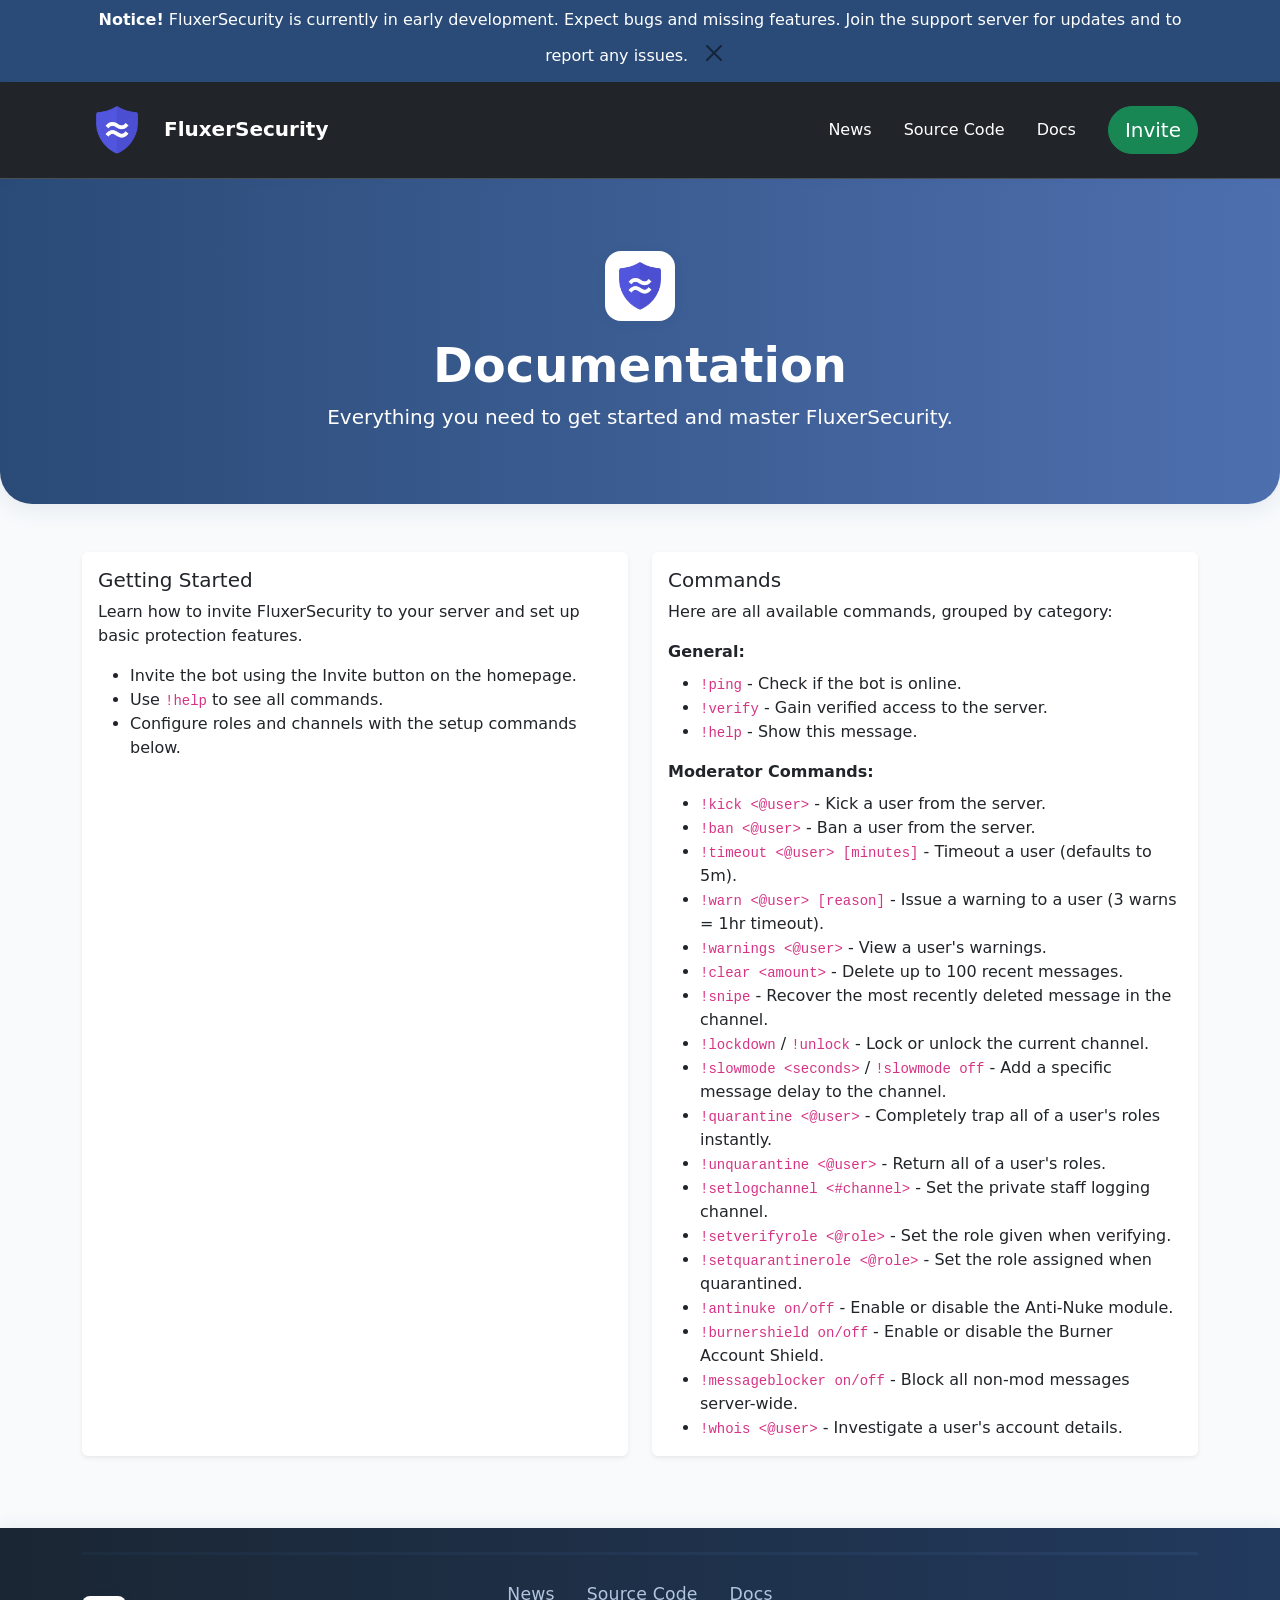
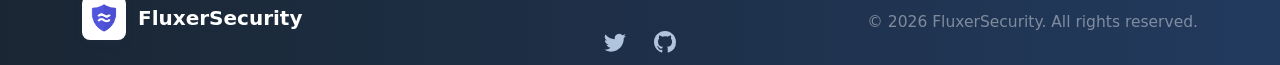
==== docs.html @ bf93127a "first commit" ====
<!doctype html>
<html lang="en">
  <head>
    <meta charset="UTF-8" />
    <meta name="viewport" content="width=device-width, initial-scale=1.0" />
    <title>FluxerSecurity Docs</title>
    <link
      href="https://cdn.jsdelivr.net/npm/bootstrap@5.3.3/dist/css/bootstrap.min.css"
      rel="stylesheet"
      crossorigin="anonymous"
    />
    <link rel="stylesheet" href="style.css" />
  </head>
  <body>
    <div
      class="alert alert-dississible fade show text-center mb-0 pt-2 pb-2 border-0 rounded-0 text-white"
      role="alert"
      style="background-color: #2a4b77"
    >
      <div class="container">
        <strong class="text-white">Notice!</strong>
        FluxerSecurity is currently in early development. Expect bugs and
        missing features. Join the support server for updates and to report any
        issues.
        <button
          type="button"
          class="btn-close"
          data-bs-dismiss="alert"
          aria-label="Close"
          style="padding: 0.8rem"
        ></button>
      </div>
    </div>

    <nav
      class="navbar navbar-expand-md navbar-dark bg-dark landing-navbar"
      style="border-bottom: 1px solid #495057"
    >
      <div class="container">
        <a class="navbar-brand landing-brand text-white fw-bold" href="/">
          <img
            src="/assets/logo.png"
            alt="logo"
            style="width: 70px; height: 70px; margin-right: 5px"
          />
          FluxerSecurity
        </a>
        <ul class="navbar-nav ms-auto">
          <li class="nav-item d-none d-md-inline-block">
            <a class="nav-link active text-lg px-lg-3" href="news.html">News</a>
          </li>
          <li class="nav-item d-none d-md-inline-block">
            <a
              class="nav-link active text-lg px-lg-3"
              href="https://codeberg.org/Arcbasehq/FluxerSecurity/src/branch/main/"
              >Source Code</a
            >
          </li>
          <li class="nav-item d-none d-md-inline-block">
            <a class="nav-link active text-lg px-lg-3" href="docs.html">Docs</a>
          </li>
        </ul>
        <a
          href="https://web.fluxer.app/oauth2/authorize?client_id=1489869721876468227&scope=bot&permissions=8"
          class="btn btn-lg btn-success btn-pill my-2 my-sm-0 ms-3"
          >Invite</a
        >
      </div>
    </nav>
    <!-- Hero Banner -->
    <section
      class="docs-hero py-5 text-center text-white"
      style="
        background: linear-gradient(90deg, #2a4b77 0%, #4e6fae 100%);
        border-radius: 0 0 2rem 2rem;
        box-shadow: 0 4px 24px rgba(42, 75, 119, 0.1);
      "
    >
      <div class="container py-4">
        <img
          src="/assets/logo.png"
          alt="FluxerSecurity Logo"
          style="
            width: 70px;
            height: 70px;
            background: #fff;
            border-radius: 1rem;
            box-shadow: 0 2px 8px rgba(42, 75, 119, 0.1);
            margin-bottom: 1rem;
          "
        />
        <h1 class="display-5 fw-bold mb-2">Documentation</h1>
        <p class="lead mb-0">
          Everything you need to get started and master FluxerSecurity.
        </p>
      </div>
    </section>

    <section class="container py-5">
      <div class="row g-4 mb-4">
        <div class="col-md-6">
          <div class="card h-100 shadow-sm border-0">
            <div class="card-body">
              <h5 class="card-title">Getting Started</h5>
              <p class="card-text">
                Learn how to invite FluxerSecurity to your server and set up
                basic protection features.
              </p>
              <ul class="mb-0">
                <li>Invite the bot using the Invite button on the homepage.</li>
                <li>Use <code>!help</code> to see all commands.</li>
                <li>
                  Configure roles and channels with the setup commands below.
                </li>
              </ul>
            </div>
          </div>
        </div>
        <div class="col-md-6">
          <div class="card h-100 shadow-sm border-0">
            <div class="card-body">
              <h5 class="card-title">Commands</h5>
              <p class="card-text">
                Here are all available commands, grouped by category:
              </p>
              <div class="mb-2"><strong>General:</strong></div>
              <ul class="mb-3">
                <li><code>!ping</code> - Check if the bot is online.</li>
                <li>
                  <code>!verify</code> - Gain verified access to the server.
                </li>
                <li><code>!help</code> - Show this message.</li>
              </ul>
              <div class="mb-2"><strong>Moderator Commands:</strong></div>
              <ul class="mb-0">
                <li>
                  <code>!kick &lt;@user&gt;</code> - Kick a user from the
                  server.
                </li>
                <li>
                  <code>!ban &lt;@user&gt;</code> - Ban a user from the server.
                </li>
                <li>
                  <code>!timeout &lt;@user&gt; [minutes]</code> - Timeout a user
                  (defaults to 5m).
                </li>
                <li>
                  <code>!warn &lt;@user&gt; [reason]</code> - Issue a warning to
                  a user (3 warns = 1hr timeout).
                </li>
                <li>
                  <code>!warnings &lt;@user&gt;</code> - View a user's warnings.
                </li>
                <li>
                  <code>!clear &lt;amount&gt;</code> - Delete up to 100 recent
                  messages.
                </li>
                <li>
                  <code>!snipe</code> - Recover the most recently deleted
                  message in the channel.
                </li>
                <li>
                  <code>!lockdown</code> / <code>!unlock</code> - Lock or unlock
                  the current channel.
                </li>
                <li>
                  <code>!slowmode &lt;seconds&gt;</code> /
                  <code>!slowmode off</code> - Add a specific message delay to
                  the channel.
                </li>
                <li>
                  <code>!quarantine &lt;@user&gt;</code> - Completely trap all
                  of a user's roles instantly.
                </li>
                <li>
                  <code>!unquarantine &lt;@user&gt;</code> - Return all of a
                  user's roles.
                </li>
                <li>
                  <code>!setlogchannel &lt;#channel&gt;</code> - Set the private
                  staff logging channel.
                </li>
                <li>
                  <code>!setverifyrole &lt;@role&gt;</code> - Set the role given
                  when verifying.
                </li>
                <li>
                  <code>!setquarantinerole &lt;@role&gt;</code> - Set the role
                  assigned when quarantined.
                </li>
                <li>
                  <code>!antinuke on/off</code> - Enable or disable the
                  Anti-Nuke module.
                </li>
                <li>
                  <code>!burnershield on/off</code> - Enable or disable the
                  Burner Account Shield.
                </li>
                <li>
                  <code>!messageblocker on/off</code> - Block all non-mod
                  messages server-wide.
                </li>
                <li>
                  <code>!whois &lt;@user&gt;</code> - Investigate a user's
                  account details.
                </li>
              </ul>
            </div>
          </div>
        </div>
      </div>
    </section>

    <footer class="footer mt-auto pt-4 pb-2">
      <div class="container">
        <div class="footer-divider mb-4"></div>
        <div class="row align-items-center gy-3">
          <div class="col-md-4 text-center text-md-start mb-2 mb-md-0">
            <div
              class="footer-brand d-flex align-items-center justify-content-center justify-content-md-start"
            >
              <img
                src="/assets/logo.png"
                alt="FluxerSecurity Logo"
                style="
                  width: 44px;
                  height: 44px;
                  margin-right: 12px;
                  box-shadow: 0 2px 8px rgba(42, 75, 119, 0.1);
                "
              />
              <span class="fw-bold fs-5">FluxerSecurity</span>
            </div>
          </div>
          <div class="col-md-4 text-center mb-2 mb-md-0">
            <div class="footer-links d-flex justify-content-center gap-3">
              <a href="news.html" class="footer-link">News</a>
              <a
                href="https://codeberg.org/Arcbasehq/FluxerSecurity/src/branch/main/"
                class="footer-link"
                >Source Code</a
              >
              <a href="docs.html" class="footer-link">Docs</a>
            </div>
            <div class="footer-social mt-3">
              <a
                href="#"
                class="footer-social-link"
                aria-label="Twitter"
                title="Twitter"
                ><svg
                  width="22"
                  height="22"
                  fill="currentColor"
                  viewBox="0 0 16 16"
                >
                  <path
                    d="M5.026 15c6.038 0 9.341-5.003 9.341-9.334 0-.14 0-.282-.009-.422A6.673 6.673 0 0 0 16 3.542a6.658 6.658 0 0 1-1.889.518 3.301 3.301 0 0 0 1.447-1.817 6.533 6.533 0 0 1-2.084.797A3.286 3.286 0 0 0 7.875 6.03a9.325 9.325 0 0 1-6.767-3.429 3.289 3.289 0 0 0 1.018 4.382A3.323 3.323 0 0 1 .64 6.575v.045a3.288 3.288 0 0 0 2.632 3.218 3.203 3.203 0 0 1-.865.115c-.212 0-.417-.021-.616-.061a3.293 3.293 0 0 0 3.067 2.277A6.588 6.588 0 0 1 .78 13.58a6.32 6.32 0 0 1-.78-.045A9.344 9.344 0 0 0 5.026 15z"
                  /></svg
              ></a>
              <a
                href="#"
                class="footer-social-link"
                aria-label="GitHub"
                title="GitHub"
                ><svg
                  width="22"
                  height="22"
                  fill="currentColor"
                  viewBox="0 0 16 16"
                >
                  <path
                    d="M8 0C3.58 0 0 3.58 0 8c0 3.54 2.29 6.53 5.47 7.59.4.07.55-.17.55-.38 0-.19-.01-.82-.01-1.49-2.01.37-2.53-.49-2.69-.94-.09-.23-.48-.94-.82-1.13-.28-.15-.68-.52-.01-.53.63-.01 1.08.58 1.23.82.72 1.21 1.87.87 2.33.66.07-.52.28-.87.51-1.07-1.78-.2-3.64-.89-3.64-3.95 0-.87.31-1.59.82-2.15-.08-.2-.36-1.02.08-2.12 0 0 .67-.21 2.2.82a7.65 7.65 0 0 1 2-.27c.68 0 1.36.09 2 .27 1.53-1.04 2.2-.82 2.2-.82.44 1.1.16 1.92.08 2.12.51.56.82 1.27.82 2.15 0 3.07-1.87 3.75-3.65 3.95.29.25.54.73.54 1.48 0 1.07-.01 1.93-.01 2.2 0 .21.15.46.55.38A8.013 8.013 0 0 0 16 8c0-4.42-3.58-8-8-8z"
                  /></svg
              ></a>
            </div>
          </div>
          <div class="col-md-4 text-center text-md-end">
            <div class="footer-copy text-white-50 small">
              &copy; 2026 FluxerSecurity. All rights reserved.
            </div>
          </div>
        </div>
      </div>
    </footer>
    <script
      src="https://cdn.jsdelivr.net/npm/bootstrap@5.3.3/dist/js/bootstrap.bundle.min.js"
      crossorigin="anonymous"
    ></script>
  </body>
</html>
---- style.css ----
@import url("https://fonts.googleapis.com/css2?family=Manrope:wght@400;500;700&family=Sora:wght@600;700&display=swap");

:root {
  --brand-navy: #10233f;
  --brand-blue: #2a4b77;
  --brand-sky: #4f79af;
  --surface-soft: #f5f9ff;
  --ink-main: #18293f;
  --ink-muted: #607089;
  --radius-lg: 1.1rem;
}

/* Footer Styles */
/* Enhanced Footer Styles */
.footer {
  background: linear-gradient(90deg, #1a2633 0%, #223a5e 100%);
  color: #fff;
  font-size: 1rem;
  margin-top: 3rem;
  box-shadow: 0 -2px 16px 0 rgba(42, 75, 119, 0.08);
  position: relative;
  z-index: 2;
  padding-left: 0;
  padding-right: 0;
}
.footer-divider {
  height: 3px;
  width: 100%;
  background: linear-gradient(90deg, #2a4b77 0%, #4e6fae 100%);
  opacity: 0.15;
  border-radius: 2px;
  margin-bottom: 2rem;
}
.footer-brand img {
  border-radius: 0.5rem;
  background: #fff;
  padding: 2px;
  box-shadow: 0 2px 8px rgba(42, 75, 119, 0.1);
  margin-bottom: 0;
}
.footer-links {
  gap: 1.5rem;
  display: flex;
  flex-wrap: wrap;
  justify-content: center;
  align-items: center;
}
.footer-link {
  color: #b0c4de;
  text-decoration: none;
  font-weight: 500;
  font-size: 1.08rem;
  transition:
    color 0.2s,
    text-shadow 0.2s;
  letter-spacing: 0.01em;
  padding: 0.2rem 0.5rem;
  border-radius: 0.3rem;
}
.footer-link:hover {
  color: #fff;
  text-shadow: 0 2px 8px rgba(42, 75, 119, 0.12);
  text-decoration: underline;
  background: rgba(42, 75, 119, 0.08);
}
.footer-social {
  display: flex;
  justify-content: center;
  align-items: center;
  gap: 1.2rem;
  margin-top: 0.5rem;
}
.footer-social-link {
  color: #b0c4de;
  transition:
    color 0.2s,
    transform 0.2s;
  display: inline-flex;
  align-items: center;
  border-radius: 50%;
  padding: 0.25rem;
}
.footer-social-link:hover {
  color: #4e6fae;
  background: rgba(42, 75, 119, 0.1);
  transform: translateY(-2px) scale(1.08);
}
.footer-copy {
  font-size: 0.97rem;
  opacity: 0.85;
  margin-top: 0.5rem;
  text-align: right;
}
@media (max-width: 767.98px) {
  .footer-copy {
    text-align: center;
    margin-top: 1.2rem;
  }
  .footer-brand {
    justify-content: center !important;
  }
}

/* General polish */
body {
  background: #f8fafc;
}
.navbar {
  box-shadow: 0 2px 8px rgba(42, 75, 119, 0.04);
}
.card {
  border: none;
}
.btn-pill {
  border-radius: 50px !important;
}
.badge-subtle-primary {
  background: #e3eefd;
  color: #2a4b77;
  font-weight: 500;
}
/* Features Section */
.features-section .card {
  border-radius: 1rem;
  transition: box-shadow 0.2s;
}
.features-section .card:hover {
  box-shadow: 0 0.5rem 1.5rem rgba(42, 75, 119, 0.15);
}

/* How It Works Section */
.how-it-works-section ol.list-group {
  background: none;
  border: none;
}
.how-it-works-section .list-group-item {
  background: #fff;
  border-radius: 0.5rem;
  margin-bottom: 0.5rem;
  border: 1px solid #e3e3e3;
}

/* FAQ Section */
.faq-section .accordion-button {
  font-weight: 500;
}
.faq-section .accordion-item {
  border-radius: 0.5rem;
  margin-bottom: 1rem;
  overflow: hidden;
}
/* Hero section two-column layout */
.hero-image {
  display: block;
  margin: 0 auto;
}

/* Main page refresh */
.home-page {
  font-family: "Manrope", sans-serif;
  color: var(--ink-main);
  background:
    radial-gradient(
      circle at 15% 8%,
      rgba(79, 121, 175, 0.12),
      transparent 40%
    ),
    radial-gradient(circle at 88% 10%, rgba(42, 75, 119, 0.1), transparent 35%),
    #f3f7fd;
}

.home-page h1,
.home-page h2,
.home-page h3,
.home-page h4,
.home-page h5,
.home-page .navbar-brand {
  font-family: "Sora", sans-serif;
  letter-spacing: -0.01em;
}

.home-page .landing-navbar {
  background: linear-gradient(90deg, #101e33 0%, #182a44 100%) !important;
  border-bottom-color: rgba(132, 161, 198, 0.22) !important;
  backdrop-filter: blur(6px);
}

.home-page .main-hero {
  position: relative;
  overflow: hidden;
  background: linear-gradient(135deg, #0e1d31 0%, #1a3354 55%, #24436d 100%);
}

.home-page .main-hero::before {
  content: "";
  position: absolute;
  inset: 0;
  background:
    repeating-linear-gradient(
      -55deg,
      rgba(154, 190, 230, 0.07) 0,
      rgba(154, 190, 230, 0.07) 1px,
      transparent 1px,
      transparent 26px
    ),
    radial-gradient(
      circle at 86% 22%,
      rgba(103, 152, 214, 0.24),
      transparent 48%
    );
  pointer-events: none;
}

.home-page .landing-intro-content {
  position: relative;
  z-index: 1;
}

.home-page #main-slogan {
  font-size: clamp(2rem, 4.2vw, 3.35rem);
  line-height: 1.08;
  margin-bottom: 1.25rem !important;
  max-width: 16ch;
}

.home-page .hero-lead {
  max-width: 53ch;
  line-height: 1.7;
}

.home-page .version-badge {
  font-size: 0.84rem;
  letter-spacing: 0.04em;
  padding: 0.4rem 0.7rem !important;
}

.home-page .hero-actions {
  display: flex;
  flex-wrap: wrap;
  gap: 0.75rem;
}

.home-page .hero-actions .btn {
  min-width: 130px;
  font-weight: 700;
  border-width: 2px;
}

.home-page .hero-visual {
  min-height: 320px;
}

.home-page .hero-image {
  width: min(72%, 360px);
  filter: drop-shadow(0 18px 30px rgba(0, 0, 0, 0.34));
  animation: home-float 6.5s ease-in-out infinite;
}

.home-page .section-kicker {
  color: var(--brand-sky);
  letter-spacing: 0.11em;
  font-size: 0.78rem;
  font-weight: 700;
}

.home-page .section-title {
  font-size: clamp(1.65rem, 3.2vw, 2.3rem);
}

.home-page .features-section,
.home-page .faq-section {
  background: linear-gradient(
    180deg,
    rgba(255, 255, 255, 0.88) 0%,
    rgba(240, 247, 255, 0.95) 100%
  ) !important;
}

.home-page .feature-card {
  background: #ffffff;
  border: 1px solid rgba(96, 132, 173, 0.18);
  border-radius: var(--radius-lg);
  box-shadow: 0 12px 22px rgba(16, 35, 63, 0.08);
  transition:
    transform 0.28s ease,
    box-shadow 0.28s ease,
    border-color 0.28s ease;
}

.home-page .feature-card:hover {
  transform: translateY(-7px);
  border-color: rgba(79, 121, 175, 0.45);
  box-shadow: 0 17px 34px rgba(16, 35, 63, 0.14);
}

.home-page .feature-card .card-title {
  color: var(--brand-navy);
  margin-bottom: 0.65rem;
}

.home-page .feature-card .card-text {
  color: var(--ink-muted);
}

.home-page .how-it-works-section {
  background: linear-gradient(
    180deg,
    rgba(245, 250, 255, 0.52),
    rgba(255, 255, 255, 0.7)
  );
}

.home-page .how-it-works-section .list-group-item {
  background: #fff;
  border: 1px solid rgba(99, 134, 173, 0.22);
  border-left: 4px solid rgba(79, 121, 175, 0.52);
  box-shadow: 0 9px 17px rgba(16, 35, 63, 0.07);
  margin-bottom: 0.85rem;
  padding: 1rem 1rem 1rem 1.15rem;
}

.home-page .faq-section .accordion-item {
  border: 1px solid rgba(108, 145, 186, 0.24);
  box-shadow: 0 10px 20px rgba(16, 35, 63, 0.06);
}

.home-page .faq-section .accordion-button {
  color: var(--brand-navy);
  font-weight: 700;
}

.home-page .faq-section .accordion-button:not(.collapsed) {
  color: #fff;
  background: linear-gradient(90deg, #2a4b77 0%, #3a6498 100%);
}

.home-page .hero-copy,
.home-page .hero-visual,
.home-page .feature-card {
  animation: rise-in 0.75s ease both;
}

.home-page .hero-visual {
  animation-delay: 0.15s;
}

.home-page .feature-card:nth-child(1) {
  animation-delay: 0.1s;
}

.home-page .feature-card:nth-child(2) {
  animation-delay: 0.2s;
}

.home-page .feature-card:nth-child(3) {
  animation-delay: 0.3s;
}

@keyframes rise-in {
  from {
    opacity: 0;
    transform: translateY(16px);
  }
  to {
    opacity: 1;
    transform: translateY(0);
  }
}

@keyframes home-float {
  0%,
  100% {
    transform: translateY(0);
  }
  50% {
    transform: translateY(-8px);
  }
}

@media (max-width: 991.98px) {
  .home-page .hero-visual {
    min-height: 240px;
  }

  .home-page .hero-image {
    width: min(62%, 280px);
  }
}

@media (max-width: 767.98px) {
  .home-page #main-slogan {
    max-width: none;
  }

  .home-page .hero-actions .btn {
    width: 100%;
  }

  .home-page .main-hero {
    border-bottom-left-radius: 1rem;
    border-bottom-right-radius: 1rem;
  }
}
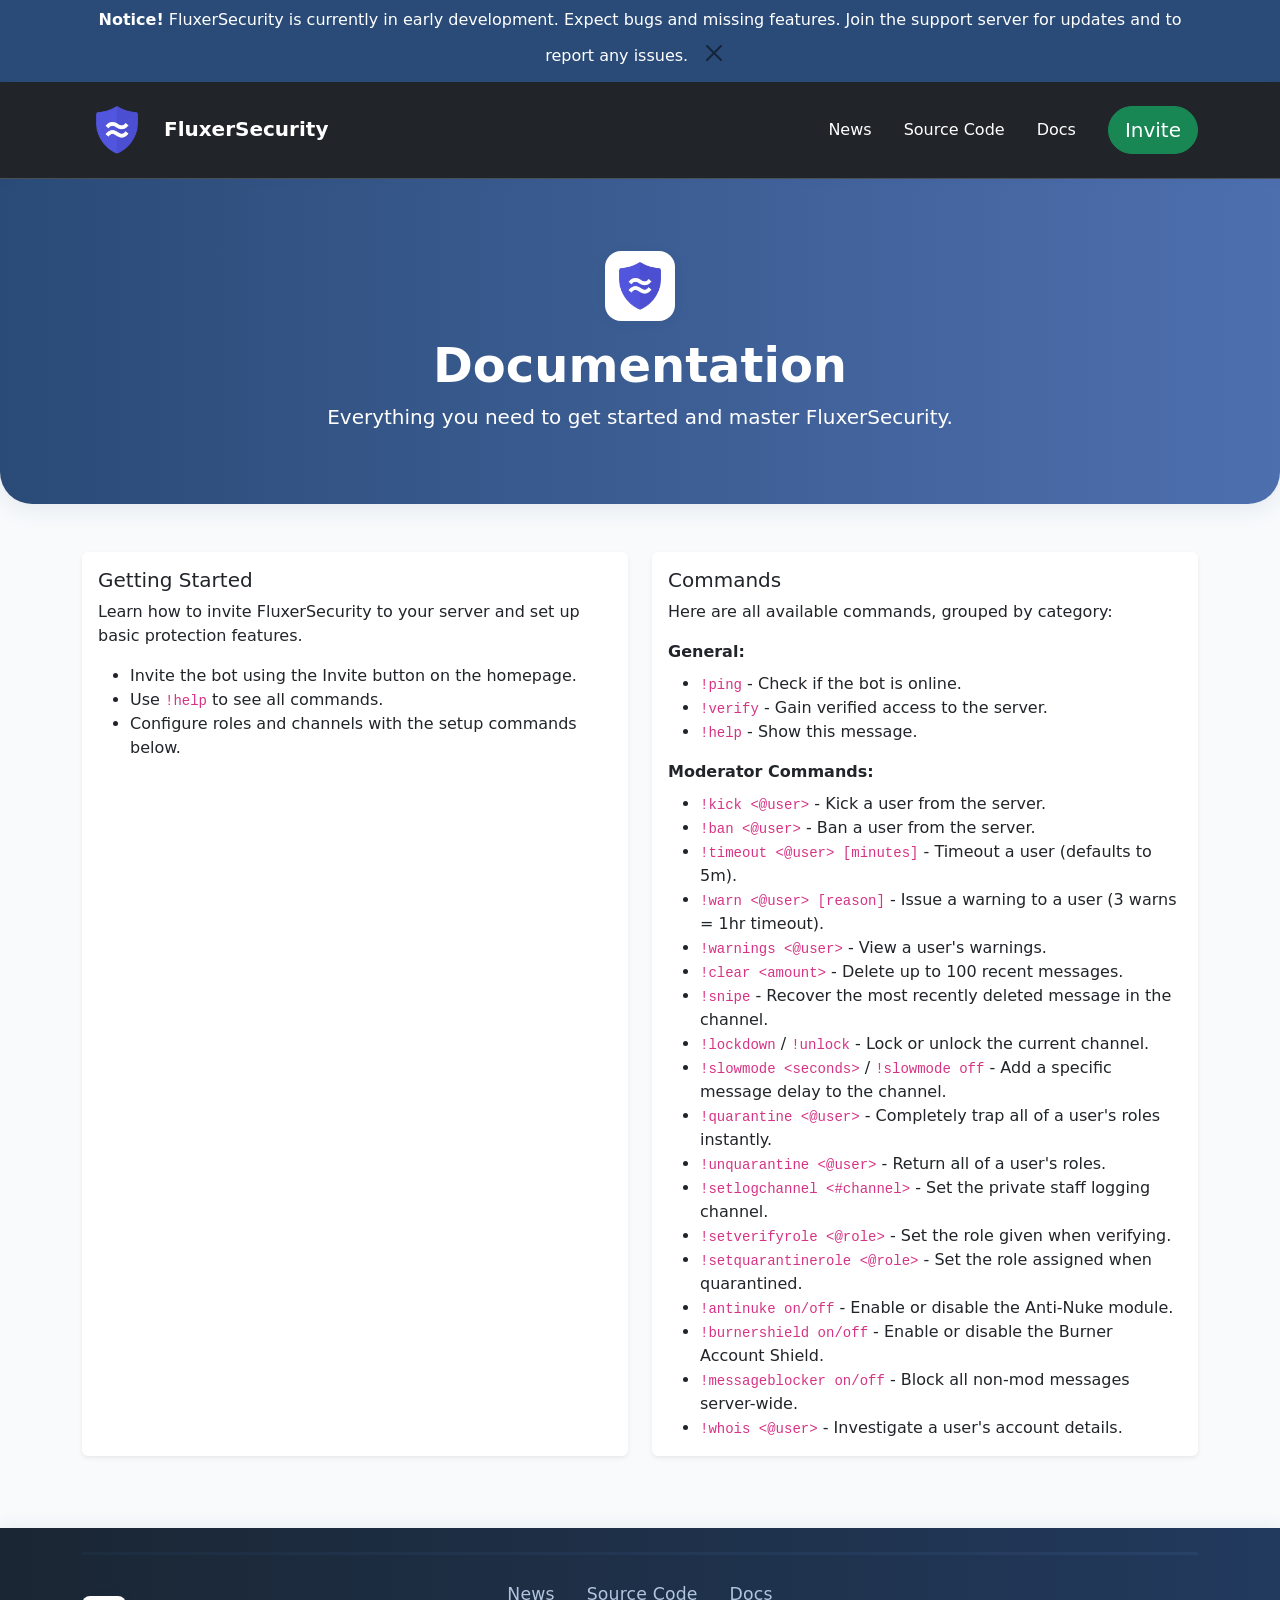
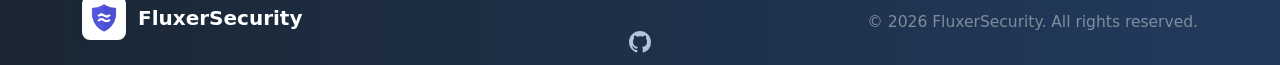
==== commit 8ef7521b: "removed twitter links" ====
--- a/docs.html
+++ b/docs.html
@@ -246,21 +246,6 @@
               <a
                 href="#"
                 class="footer-social-link"
-                aria-label="Twitter"
-                title="Twitter"
-                ><svg
-                  width="22"
-                  height="22"
-                  fill="currentColor"
-                  viewBox="0 0 16 16"
-                >
-                  <path
-                    d="M5.026 15c6.038 0 9.341-5.003 9.341-9.334 0-.14 0-.282-.009-.422A6.673 6.673 0 0 0 16 3.542a6.658 6.658 0 0 1-1.889.518 3.301 3.301 0 0 0 1.447-1.817 6.533 6.533 0 0 1-2.084.797A3.286 3.286 0 0 0 7.875 6.03a9.325 9.325 0 0 1-6.767-3.429 3.289 3.289 0 0 0 1.018 4.382A3.323 3.323 0 0 1 .64 6.575v.045a3.288 3.288 0 0 0 2.632 3.218 3.203 3.203 0 0 1-.865.115c-.212 0-.417-.021-.616-.061a3.293 3.293 0 0 0 3.067 2.277A6.588 6.588 0 0 1 .78 13.58a6.32 6.32 0 0 1-.78-.045A9.344 9.344 0 0 0 5.026 15z"
-                  /></svg
-              ></a>
-              <a
-                href="#"
-                class="footer-social-link"
                 aria-label="GitHub"
                 title="GitHub"
                 ><svg
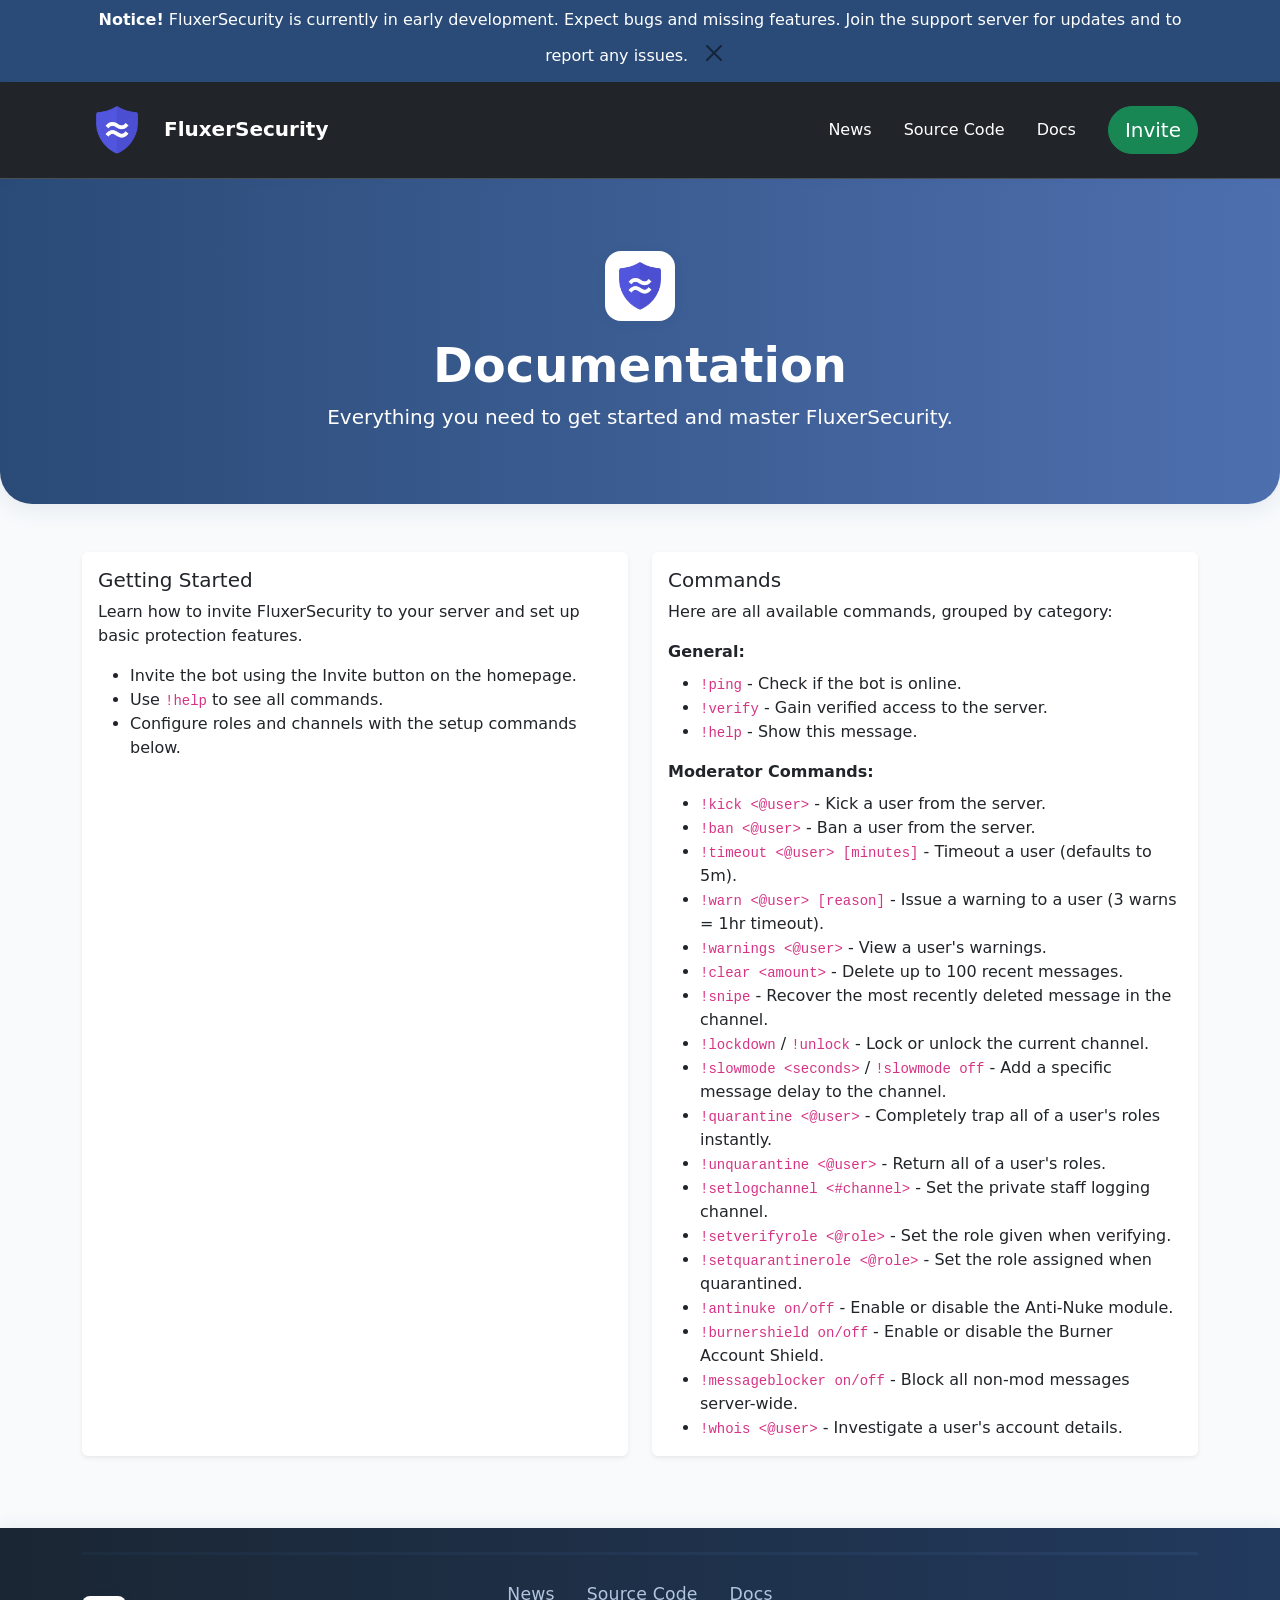
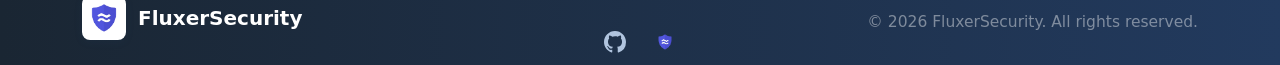
==== commit e3112715: "added fluxer invite" ====
--- a/docs.html
+++ b/docs.html
@@ -4,6 +4,7 @@
     <meta charset="UTF-8" />
     <meta name="viewport" content="width=device-width, initial-scale=1.0" />
     <title>FluxerSecurity Docs</title>
+    <link rel="icon" type="image/png" href="/assets/fluxer.png" />
     <link
       href="https://cdn.jsdelivr.net/npm/bootstrap@5.3.3/dist/css/bootstrap.min.css"
       rel="stylesheet"
@@ -258,6 +259,16 @@
                     d="M8 0C3.58 0 0 3.58 0 8c0 3.54 2.29 6.53 5.47 7.59.4.07.55-.17.55-.38 0-.19-.01-.82-.01-1.49-2.01.37-2.53-.49-2.69-.94-.09-.23-.48-.94-.82-1.13-.28-.15-.68-.52-.01-.53.63-.01 1.08.58 1.23.82.72 1.21 1.87.87 2.33.66.07-.52.28-.87.51-1.07-1.78-.2-3.64-.89-3.64-3.95 0-.87.31-1.59.82-2.15-.08-.2-.36-1.02.08-2.12 0 0 .67-.21 2.2.82a7.65 7.65 0 0 1 2-.27c.68 0 1.36.09 2 .27 1.53-1.04 2.2-.82 2.2-.82.44 1.1.16 1.92.08 2.12.51.56.82 1.27.82 2.15 0 3.07-1.87 3.75-3.65 3.95.29.25.54.73.54 1.48 0 1.07-.01 1.93-.01 2.2 0 .21.15.46.55.38A8.013 8.013 0 0 0 16 8c0-4.42-3.58-8-8-8z"
                   /></svg
               ></a>
+              <a
+                href="https://web.fluxer.app/"
+                class="footer-social-link"
+                aria-label="Fluxer"
+                title="Fluxer"
+                ><img
+                  src="/assets/logo.png"
+                  alt="Fluxer"
+                  class="footer-social-logo"
+              /></a>
             </div>
           </div>
           <div class="col-md-4 text-center text-md-end">
--- a/style.css
+++ b/style.css
@@ -84,6 +84,13 @@
   color: #4e6fae;
   background: rgba(42, 75, 119, 0.1);
   transform: translateY(-2px) scale(1.08);
+}
+.footer-social-logo {
+  width: 22px;
+  height: 22px;
+  object-fit: contain;
+  display: block;
+  border-radius: 50%;
 }
 .footer-copy {
   font-size: 0.97rem;
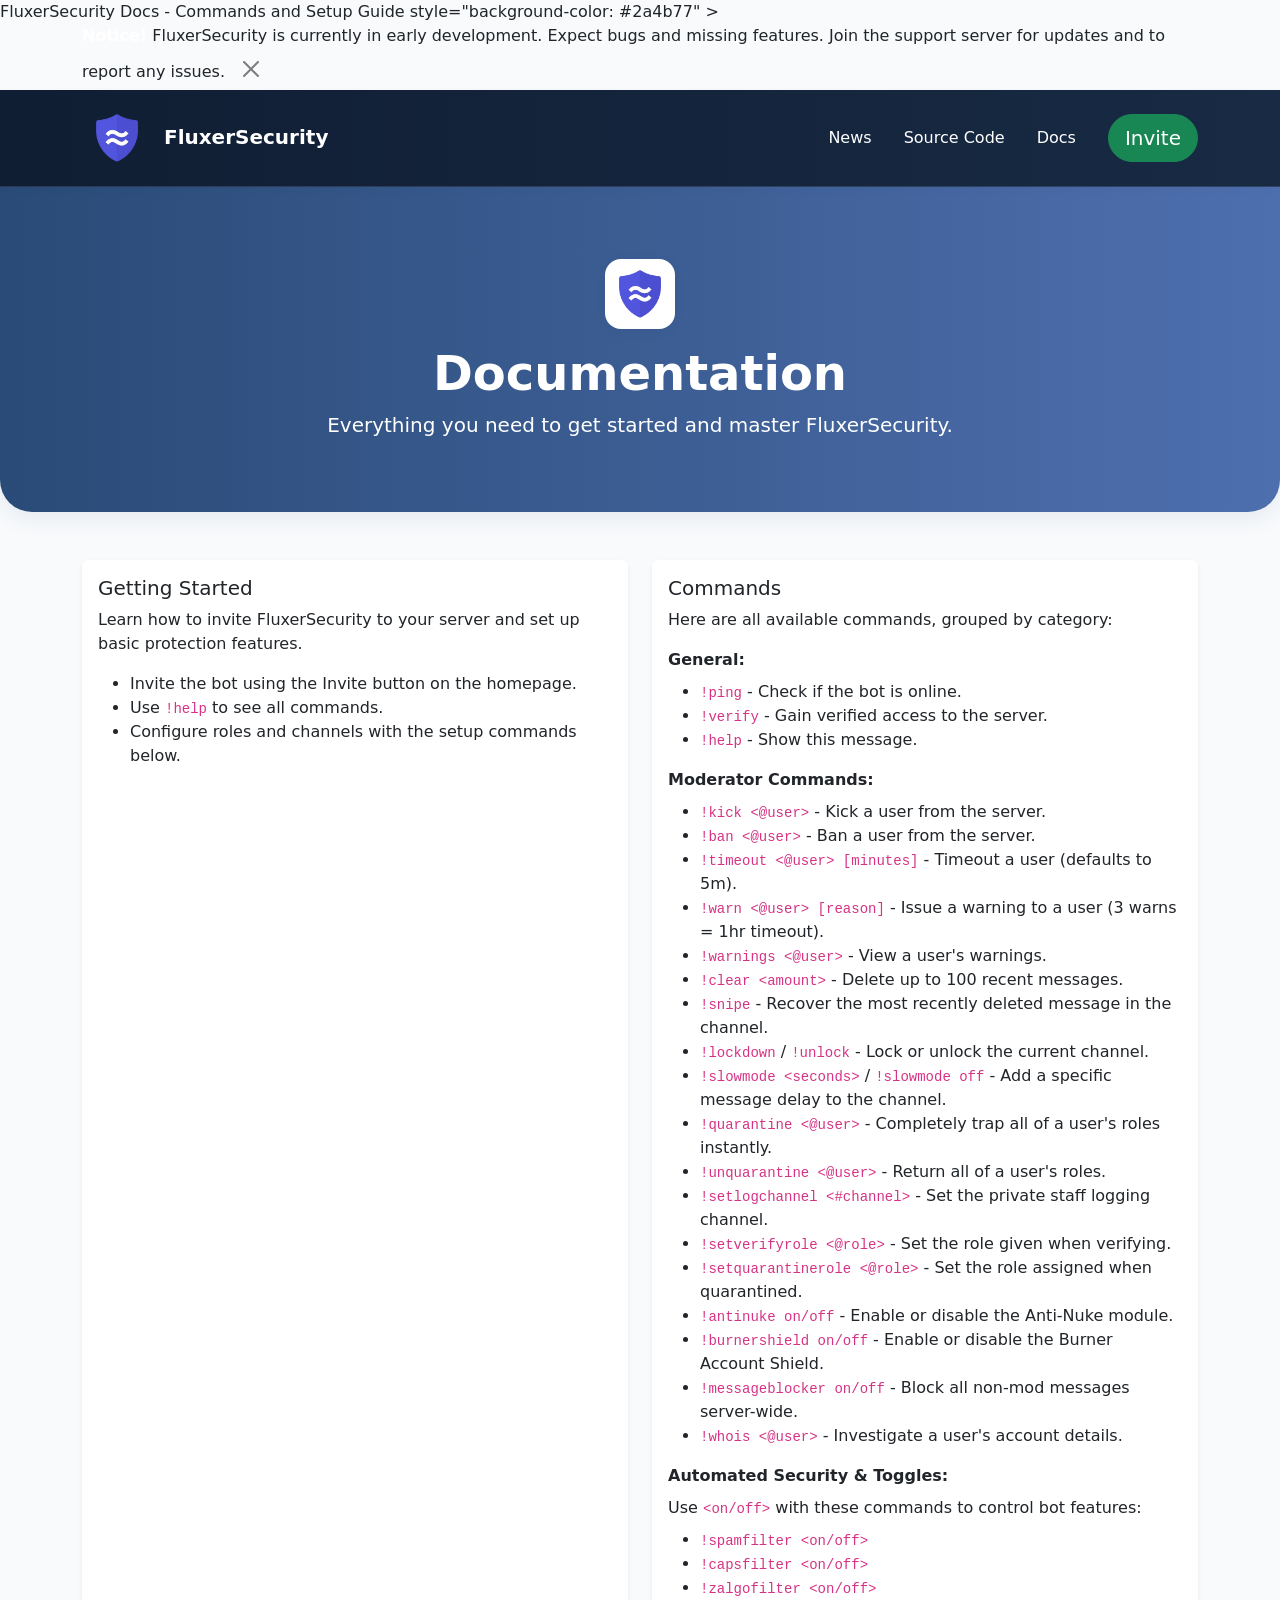
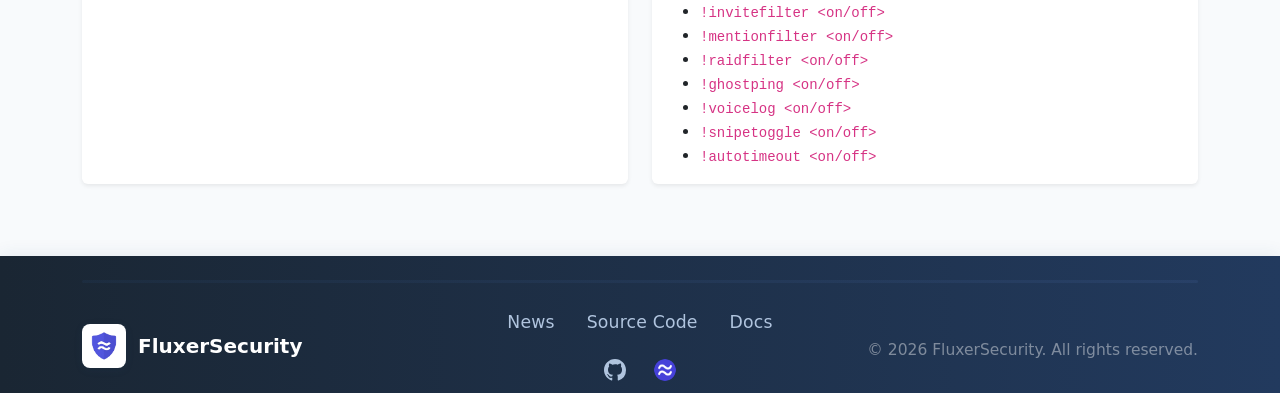
==== commit f130eee0: "updated the site" ====
--- a/docs.html
+++ b/docs.html
@@ -4,7 +4,7 @@
     <meta charset="UTF-8" />
     <meta name="viewport" content="width=device-width, initial-scale=1.0" />
     <title>FluxerSecurity Docs</title>
-    <link rel="icon" type="image/png" href="/assets/fluxer.png" />
+    <link rel="icon" type="image/png" href="/assets/logo.png" />
     <link
       href="https://cdn.jsdelivr.net/npm/bootstrap@5.3.3/dist/css/bootstrap.min.css"
       rel="stylesheet"
@@ -14,8 +14,69 @@
   </head>
   <body>
     <div
-      class="alert alert-dississible fade show text-center mb-0 pt-2 pb-2 border-0 rounded-0 text-white"
-      role="alert"
+    <title>FluxerSecurity Docs - Commands and Setup Guide</title>
+    <meta
+      name="description"
+      content="Read FluxerSecurity documentation including setup steps, moderation commands, anti-nuke controls, and automated security toggles."
+    />
+    <meta
+      name="robots"
+      content="index, follow, max-image-preview:large, max-snippet:-1, max-video-preview:-1"
+    />
+    <meta name="theme-color" content="#182a44" />
+    <link rel="canonical" href="https://fluxer.arcbase.one/docs.html" />
+    <meta property="og:type" content="article" />
+    <meta property="og:site_name" content="FluxerSecurity" />
+    <meta property="og:locale" content="en_US" />
+    <meta
+      property="og:title"
+      content="FluxerSecurity Docs - Commands and Setup Guide"
+    />
+    <meta
+      property="og:description"
+      content="Official FluxerSecurity docs covering setup, commands, moderation tools, and automated security toggles."
+    />
+    <meta
+      property="og:url"
+      content="https://fluxer.arcbase.one/docs.html"
+    />
+    <meta
+      property="og:image"
+      content="https://fluxer.arcbase.one/assets/banner.png"
+    />
+    <meta name="twitter:card" content="summary_large_image" />
+    <meta
+      name="twitter:title"
+      content="FluxerSecurity Docs - Commands and Setup Guide"
+    />
+    <meta
+      name="twitter:description"
+      content="Official command and setup guide for FluxerSecurity."
+    />
+    <meta
+      name="twitter:image"
+      content="https://fluxer.arcbase.one/assets/banner.png"
+    />
+    <link rel="icon" type="image/png" href="/assets/fluxer.png" />
+    <link rel="apple-touch-icon" href="/assets/fluxer.png" />
+    <script type="application/ld+json">
+      {
+        "@context": "https://schema.org",
+        "@type": "TechArticle",
+        "headline": "FluxerSecurity Docs - Commands and Setup Guide",
+        "description": "Official setup and command documentation for FluxerSecurity.",
+        "url": "https://fluxer.arcbase.one/docs.html",
+        "image": "https://fluxer.arcbase.one/assets/banner.png",
+        "author": {
+          "@type": "Organization",
+          "name": "FluxerSecurity"
+        },
+        "publisher": {
+          "@type": "Organization",
+          "name": "FluxerSecurity"
+        }
+      }
+    </script>
       style="background-color: #2a4b77"
     >
       <div class="container">
@@ -133,7 +194,7 @@
                 <li><code>!help</code> - Show this message.</li>
               </ul>
               <div class="mb-2"><strong>Moderator Commands:</strong></div>
-              <ul class="mb-0">
+              <ul class="mb-3">
                 <li>
                   <code>!kick &lt;@user&gt;</code> - Kick a user from the
                   server.
@@ -205,6 +266,25 @@
                   <code>!whois &lt;@user&gt;</code> - Investigate a user's
                   account details.
                 </li>
+              </ul>
+              <div class="mb-2">
+                <strong>Automated Security &amp; Toggles:</strong>
+              </div>
+              <p class="mb-2">
+                Use <code>&lt;on/off&gt;</code> with these commands to control
+                bot features:
+              </p>
+              <ul class="mb-0">
+                <li><code>!spamfilter &lt;on/off&gt;</code></li>
+                <li><code>!capsfilter &lt;on/off&gt;</code></li>
+                <li><code>!zalgofilter &lt;on/off&gt;</code></li>
+                <li><code>!invitefilter &lt;on/off&gt;</code></li>
+                <li><code>!mentionfilter &lt;on/off&gt;</code></li>
+                <li><code>!raidfilter &lt;on/off&gt;</code></li>
+                <li><code>!ghostping &lt;on/off&gt;</code></li>
+                <li><code>!voicelog &lt;on/off&gt;</code></li>
+                <li><code>!snipetoggle &lt;on/off&gt;</code></li>
+                <li><code>!autotimeout &lt;on/off&gt;</code></li>
               </ul>
             </div>
           </div>
@@ -260,12 +340,12 @@
                   /></svg
               ></a>
               <a
-                href="https://web.fluxer.app/"
+                href="https://fluxer.gg/Uqo4Dehn"
                 class="footer-social-link"
                 aria-label="Fluxer"
                 title="Fluxer"
                 ><img
-                  src="/assets/logo.png"
+                  src="/assets/fluxer.png"
                   alt="Fluxer"
                   class="footer-social-logo"
               /></a>
--- a/style.css
+++ b/style.css
@@ -186,7 +186,7 @@
   letter-spacing: -0.01em;
 }
 
-.home-page .landing-navbar {
+.landing-navbar {
   background: linear-gradient(90deg, #101e33 0%, #182a44 100%) !important;
   border-bottom-color: rgba(132, 161, 198, 0.22) !important;
   backdrop-filter: blur(6px);
@@ -260,7 +260,7 @@
 .home-page .hero-image {
   width: min(72%, 360px);
   filter: drop-shadow(0 18px 30px rgba(0, 0, 0, 0.34));
-  animation: home-float 6.5s ease-in-out infinite;
+  animation: none;
 }
 
 .home-page .section-kicker {
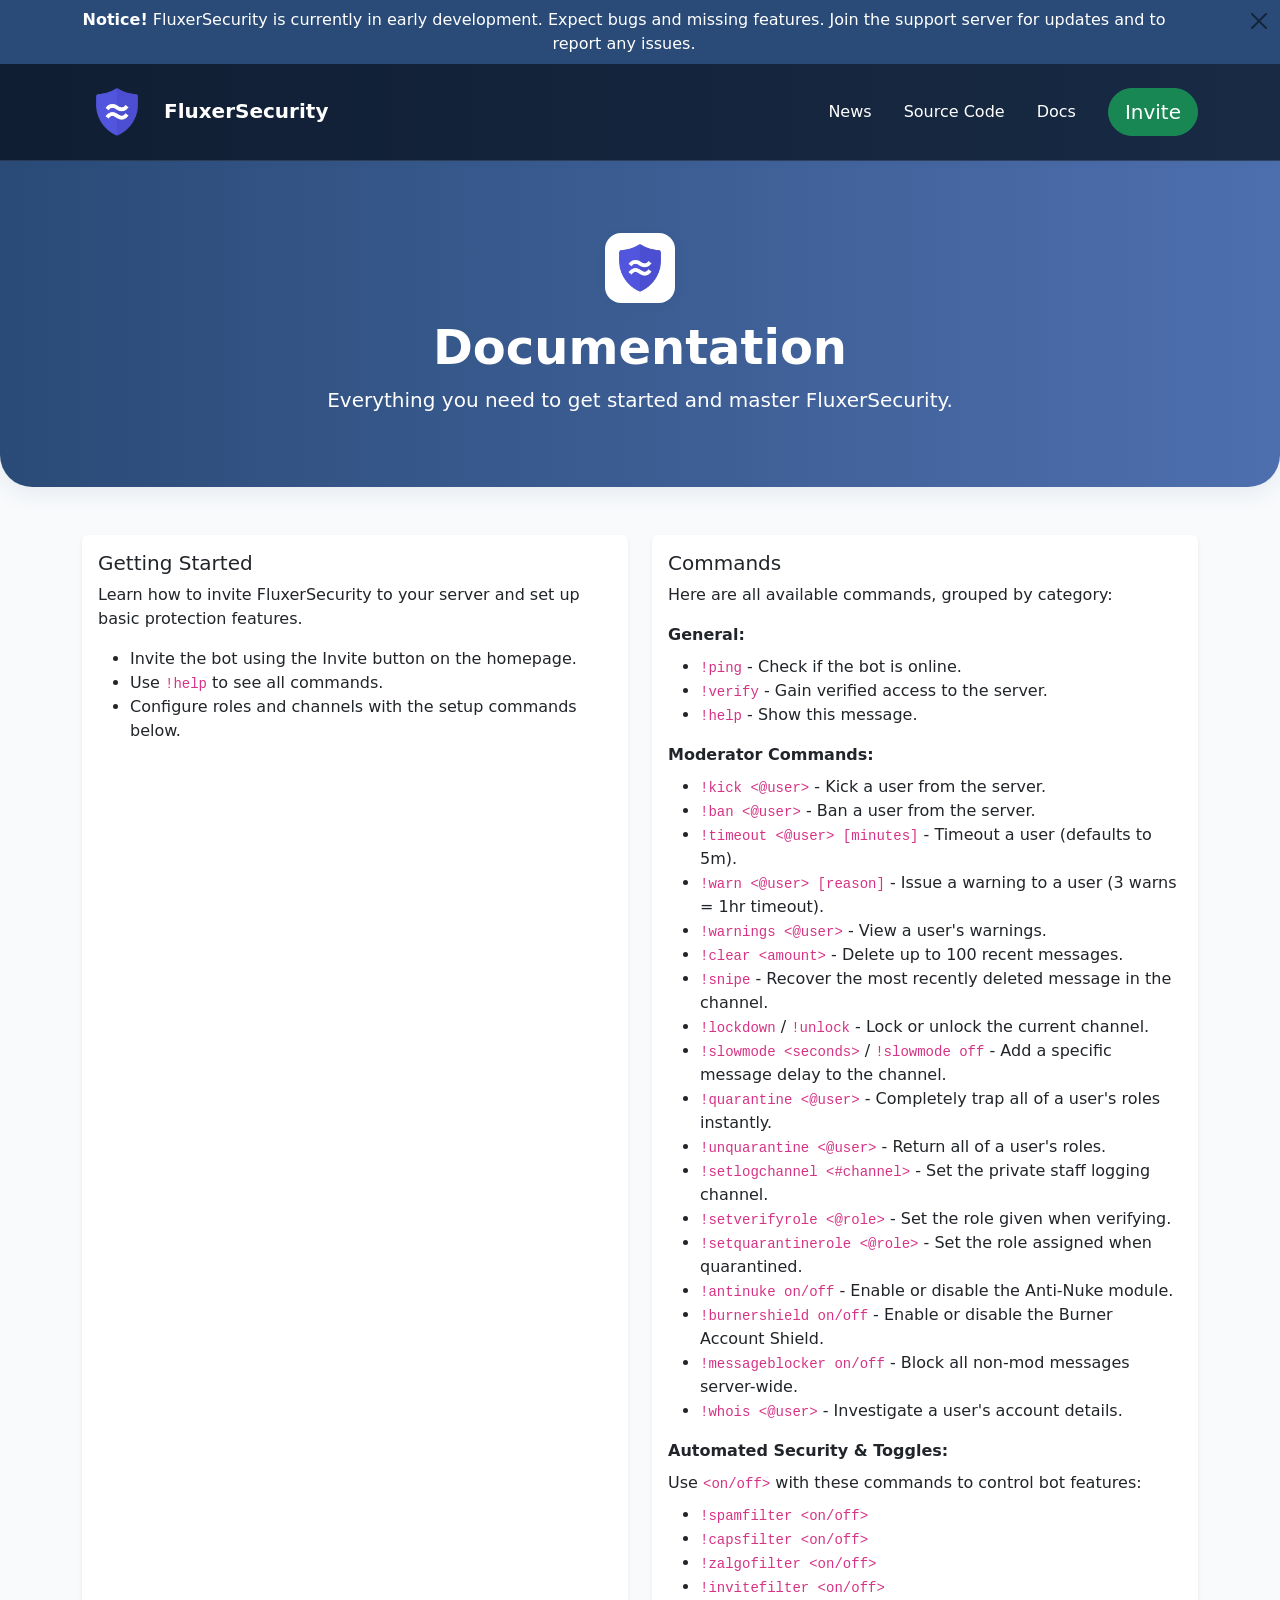
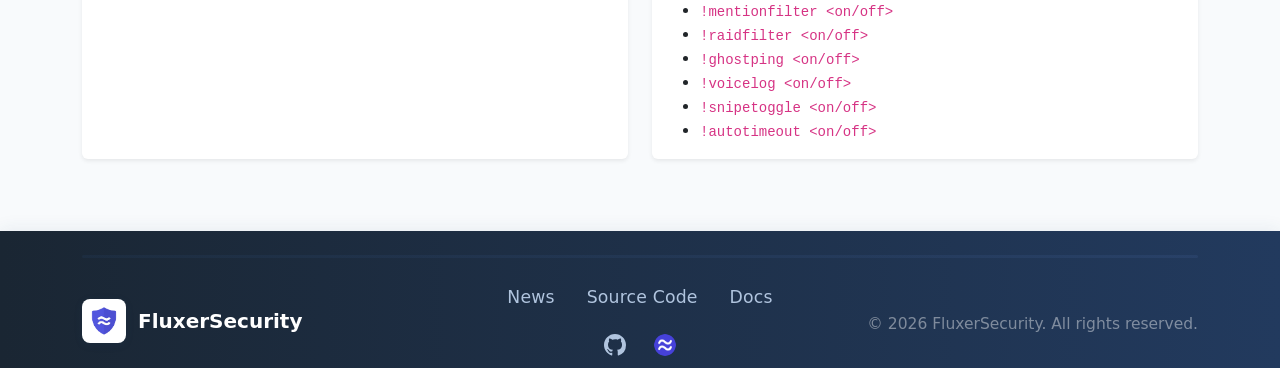
==== commit e32f1e14: "fixed docs page banner" ====
--- a/docs.html
+++ b/docs.html
@@ -3,17 +3,6 @@
   <head>
     <meta charset="UTF-8" />
     <meta name="viewport" content="width=device-width, initial-scale=1.0" />
-    <title>FluxerSecurity Docs</title>
-    <link rel="icon" type="image/png" href="/assets/logo.png" />
-    <link
-      href="https://cdn.jsdelivr.net/npm/bootstrap@5.3.3/dist/css/bootstrap.min.css"
-      rel="stylesheet"
-      crossorigin="anonymous"
-    />
-    <link rel="stylesheet" href="style.css" />
-  </head>
-  <body>
-    <div
     <title>FluxerSecurity Docs - Commands and Setup Guide</title>
     <meta
       name="description"
@@ -36,10 +25,7 @@
       property="og:description"
       content="Official FluxerSecurity docs covering setup, commands, moderation tools, and automated security toggles."
     />
-    <meta
-      property="og:url"
-      content="https://fluxer.arcbase.one/docs.html"
-    />
+    <meta property="og:url" content="https://fluxer.arcbase.one/docs.html" />
     <meta
       property="og:image"
       content="https://fluxer.arcbase.one/assets/banner.png"
@@ -77,6 +63,17 @@
         }
       }
     </script>
+    <link
+      href="https://cdn.jsdelivr.net/npm/bootstrap@5.3.3/dist/css/bootstrap.min.css"
+      rel="stylesheet"
+      crossorigin="anonymous"
+    />
+    <link rel="stylesheet" href="style.css" />
+  </head>
+  <body>
+    <div
+      class="alert alert-dismissible fade show text-center mb-0 pt-2 pb-2 border-0 rounded-0 text-white"
+      role="alert"
       style="background-color: #2a4b77"
     >
       <div class="container">
